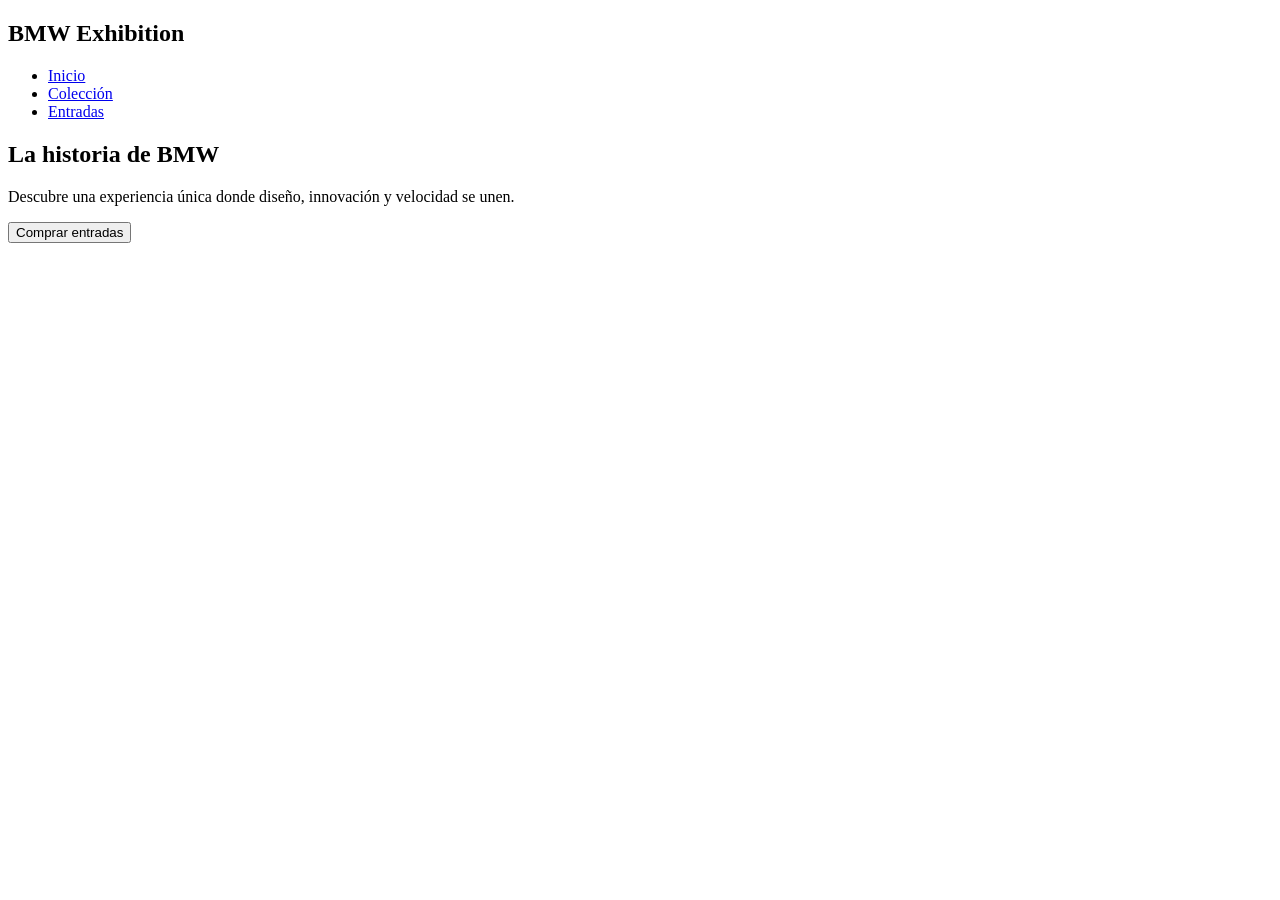
==== index.html @ d6a49f99 "HTML basico de prueba Toma tu te dejo aqui el html que hemos hablado antes para tener un poco la est" ====
<!DOCTYPE html>
<html lang="es">

<head>
    <meta charset="UTF-8">
    <meta name="viewport" content="width=device-width, initial-scale=1.0">
    <title>BMW Exhibition</title>

    <link rel="stylesheet" href="css/style.css">
</head>

<body>

    <header>
        <nav>
            <h1>BMW Exhibition</h1>

            <ul>
                <li><a href="index.html">Inicio</a></li>
                <li><a href="coleccion.html">Colección</a></li>
                <li><a href="entradas.html">Entradas</a></li>
            </ul>
        </nav>
    </header>

    <section class="hero">

        <h2>La historia de BMW</h2>

        <p>
            Descubre una experiencia única donde diseño,
            innovación y velocidad se unen.
        </p>

        <button>Comprar entradas</button>

    </section>

<script src="js/script.js"></script>

</body>
</html>
---- css/style.css ----
prueba
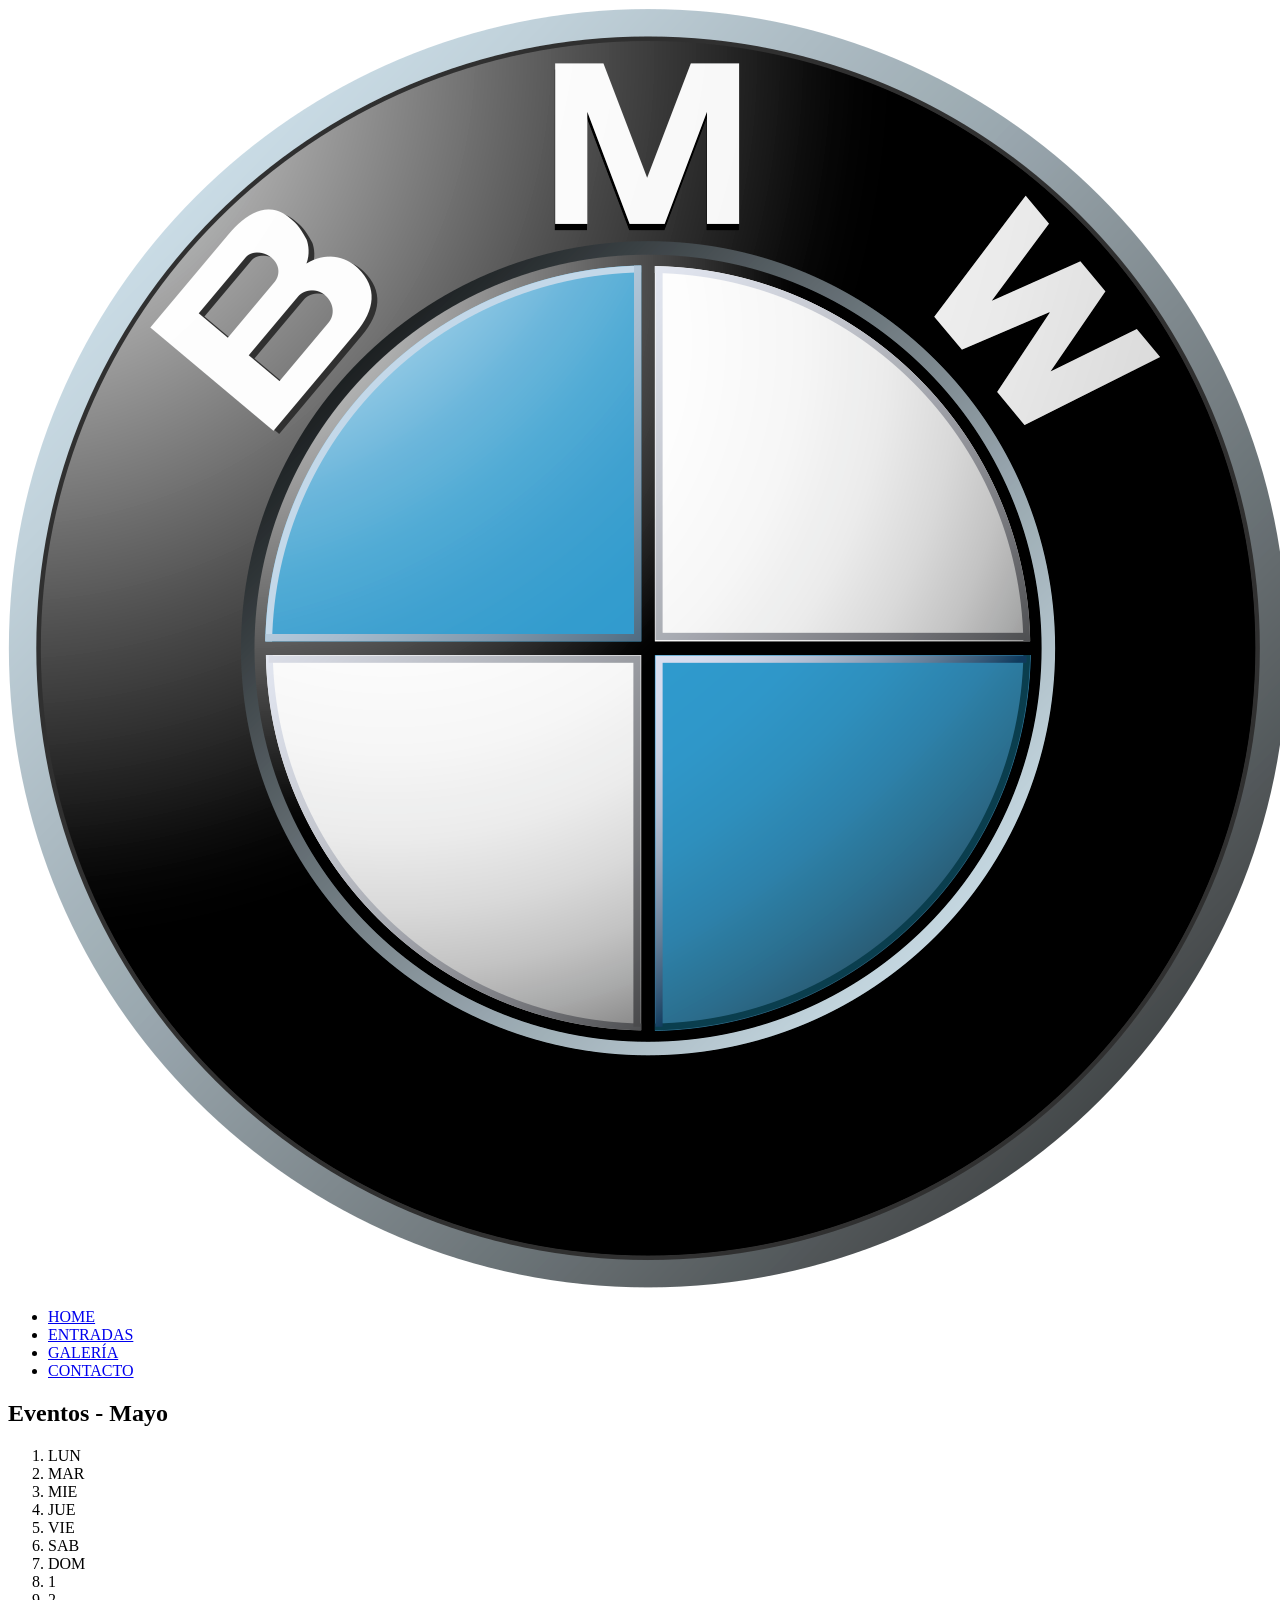
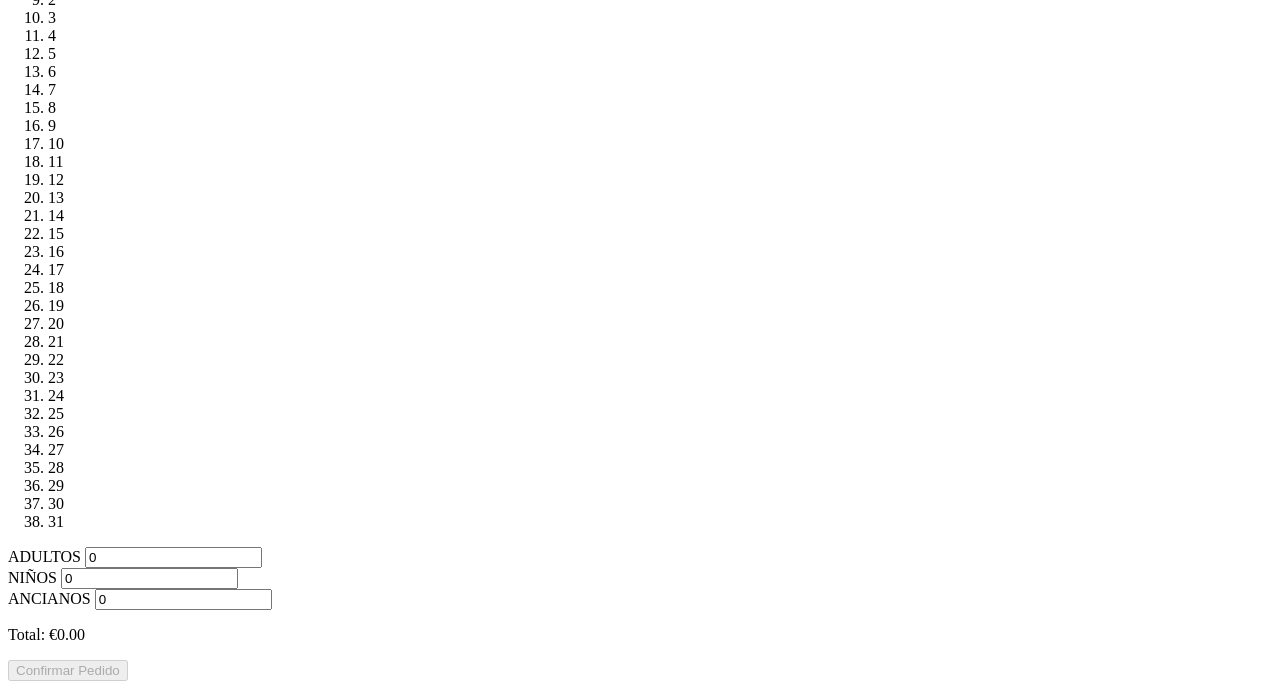
==== commit 223a0b7f: "HTML Basico" ====
--- a/index.html
+++ b/index.html
@@ -1,42 +1,12 @@
 <!DOCTYPE html>
 <html lang="es">
-
-<head>
-    <meta charset="UTF-8">
-    <meta name="viewport" content="width=device-width, initial-scale=1.0">
-    <title>BMW Exhibition</title>
-
-    <link rel="stylesheet" href="css/style.css">
-</head>
-
-<body>
-
-    <header>
-        <nav>
-            <h1>BMW Exhibition</h1>
-
-            <ul>
-                <li><a href="index.html">Inicio</a></li>
-                <li><a href="coleccion.html">Colección</a></li>
-                <li><a href="entradas.html">Entradas</a></li>
-            </ul>
-        </nav>
-    </header>
-
-    <section class="hero">
-
-        <h2>La historia de BMW</h2>
-
-        <p>
-            Descubre una experiencia única donde diseño,
-            innovación y velocidad se unen.
-        </p>
-
-        <button>Comprar entradas</button>
-
-    </section>
-
-<script src="js/script.js"></script>
-
-</body>
-</html> +  <head>
+    <meta charset="utf-8" />
+    <meta name="viewport" content="width=device-width, initial-scale=1.0" />
+    <title>BMW SHOW - Inicio</title>
+    <meta http-equiv="refresh" content="0; url=entradas.html">
+  </head>
+  <body>
+    <p>Redirigiendo a la página principal. Si no se redirige automáticamente, <a href="entradas.html">haz clic aquí</a>.</p>
+  </body>
+</html>
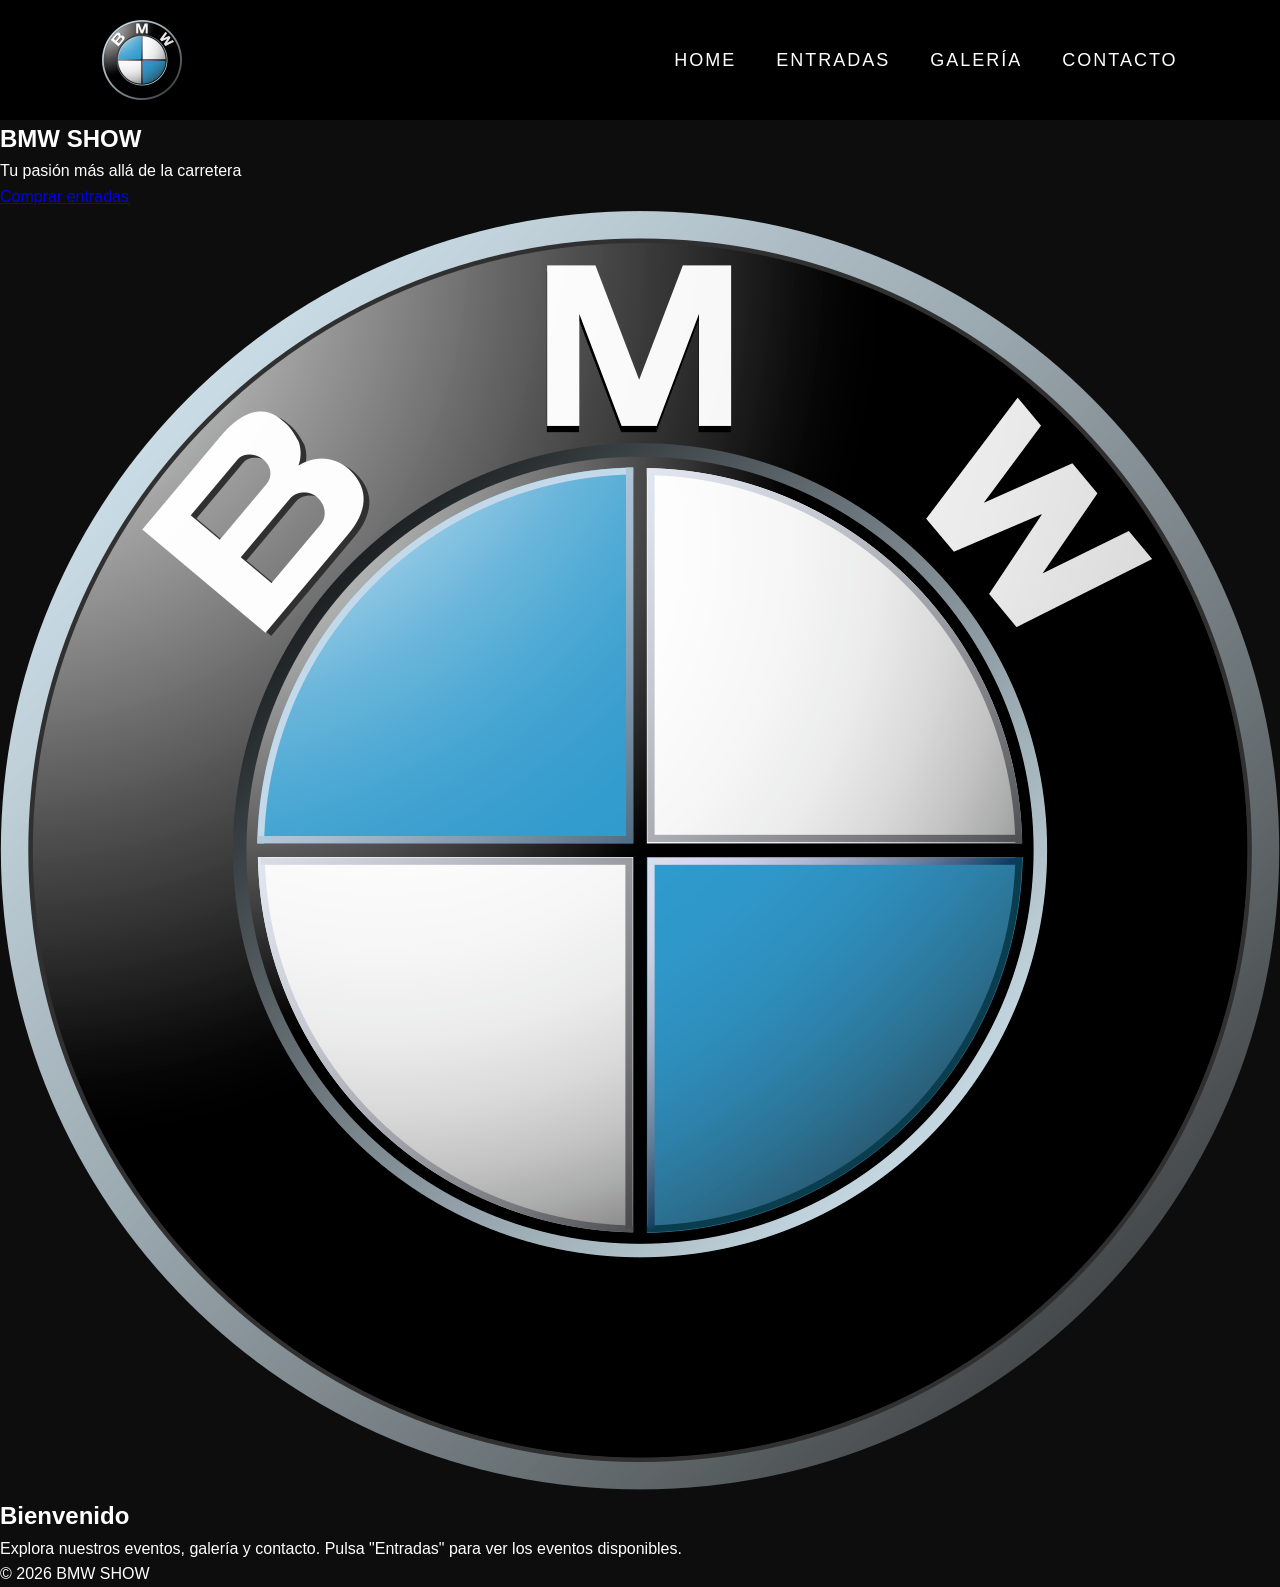
==== commit 408f6390: "CSS 1" ====
--- a/index.html
+++ b/index.html
@@ -4,9 +4,43 @@
     <meta charset="utf-8" />
     <meta name="viewport" content="width=device-width, initial-scale=1.0" />
     <title>BMW SHOW - Inicio</title>
-    <meta http-equiv="refresh" content="0; url=entradas.html">
+    <link rel="stylesheet" href="css/style.css">
   </head>
   <body>
-    <p>Redirigiendo a la página principal. Si no se redirige automáticamente, <a href="entradas.html">haz clic aquí</a>.</p>
+    <header class="header">
+      <img src="img/LOGO.png" alt="BMW Show Logo" class="logo">
+      <nav class="nav-desktop">
+        <ul class="menu-desktop">
+          <li><a href="index.html">HOME</a></li>
+          <li><a href="entradas.html">ENTRADAS</a></li>
+          <li><a href="gallery.html">GALERÍA</a></li>
+          <li><a href="contact.html">CONTACTO</a></li>
+        </ul>
+      </nav>
+    </header>
+
+    <main>
+      <section class="hero">
+        <div class="hero-banner">
+          <h1>BMW SHOW</h1>
+          <p>Tu pasión más allá de la carretera</p>
+          <a class="btn" href="entradas.html">Comprar entradas</a>
+        </div>
+        <div class="hero-image">
+          <img src="img/LOGO.png" alt="BMW" />
+        </div>
+      </section>
+
+      <section class="intro">
+        <h2>Bienvenido</h2>
+        <p>Explora nuestros eventos, galería y contacto. Pulsa "Entradas" para ver los eventos disponibles.</p>
+      </section>
+    </main>
+
+    <footer>
+      <p>&copy; 2026 BMW SHOW</p>
+    </footer>
+
+    <script src="script.js"></script>
   </body>
 </html>
--- a/css/style.css
+++ b/css/style.css
@@ -0,0 +1,104 @@
+/* RESET */
+
+*{
+    margin:0;
+    padding:0;
+    box-sizing:border-box;
+}
+
+body{
+    font-family: Helvetica, Arial, sans-serif;
+    background-color:#0d0d0d;
+    color:white;
+    line-height:1.6;
+}
+
+/* VARIABLES */
+
+:root{
+    --grisOscuro:#111111;
+    --gris:#1f1f1f;
+    --grisClaro:#2f2f2f;
+    --azulBMW:#2D7CE3;
+    --rojoBMW:#c62828;
+    --blanco:#ffffff;
+}
+
+
+/* HEDER  */
+
+.header{
+    background-color:rgba(0,0,0,.95);
+    display:flex;
+    justify-content:space-between;
+    align-items:center;
+    padding:20px 8%;
+    position:sticky;
+    top:0;
+    z-index:1000;
+}
+
+.header img{
+    width:80px;
+}
+
+/* RESET */
+* { 
+    margin: 0; 
+    padding: 0; 
+    box-sizing: border-box; 
+}
+
+body { 
+    font-family: Helvetica, Arial, sans-serif; 
+    background-color: #0d0d0d; 
+    color: white; 
+    line-height: 1.6; 
+}
+
+/* VARIABLES */
+:root { 
+    --grisOscuro: #111111; 
+    --gris: #1f1f1f; 
+    --grisClaro: #2f2f2f; 
+    --azulBMW: #2D7CE3; 
+    --rojoBMW: #c62828; 
+    --blanco: #ffffff; 
+}
+
+/* HEADER */
+.header { 
+    background-color: rgba(0,0,0,.95); 
+    display: flex; 
+    justify-content: space-between; 
+    align-items: center; 
+    padding: 20px 8%; 
+    position: sticky; 
+    top: 0; 
+    z-index: 1000; 
+}
+
+.header img { width: 80px; }
+
+.menu-desktop { 
+    display: flex; 
+    gap: 40px; 
+    list-style: none; 
+}
+
+.menu-desktop a { 
+    color: white; 
+    text-decoration: none; 
+    font-size: 18px; 
+    letter-spacing: 2px; 
+    transition: .3s; 
+}
+
+.menu-desktop a:hover { color: var(--azulBMW); }
+
+.menu-desktop span { color: var(--azulBMW); }
+
+
+/* NATY LO DEJO POR AQUI QUE VOY A ENTRENAR, TERMINATE TU HTML Y CORRIGETE LO QUE SEA Y LUEGO ME DICES*/
+
+}
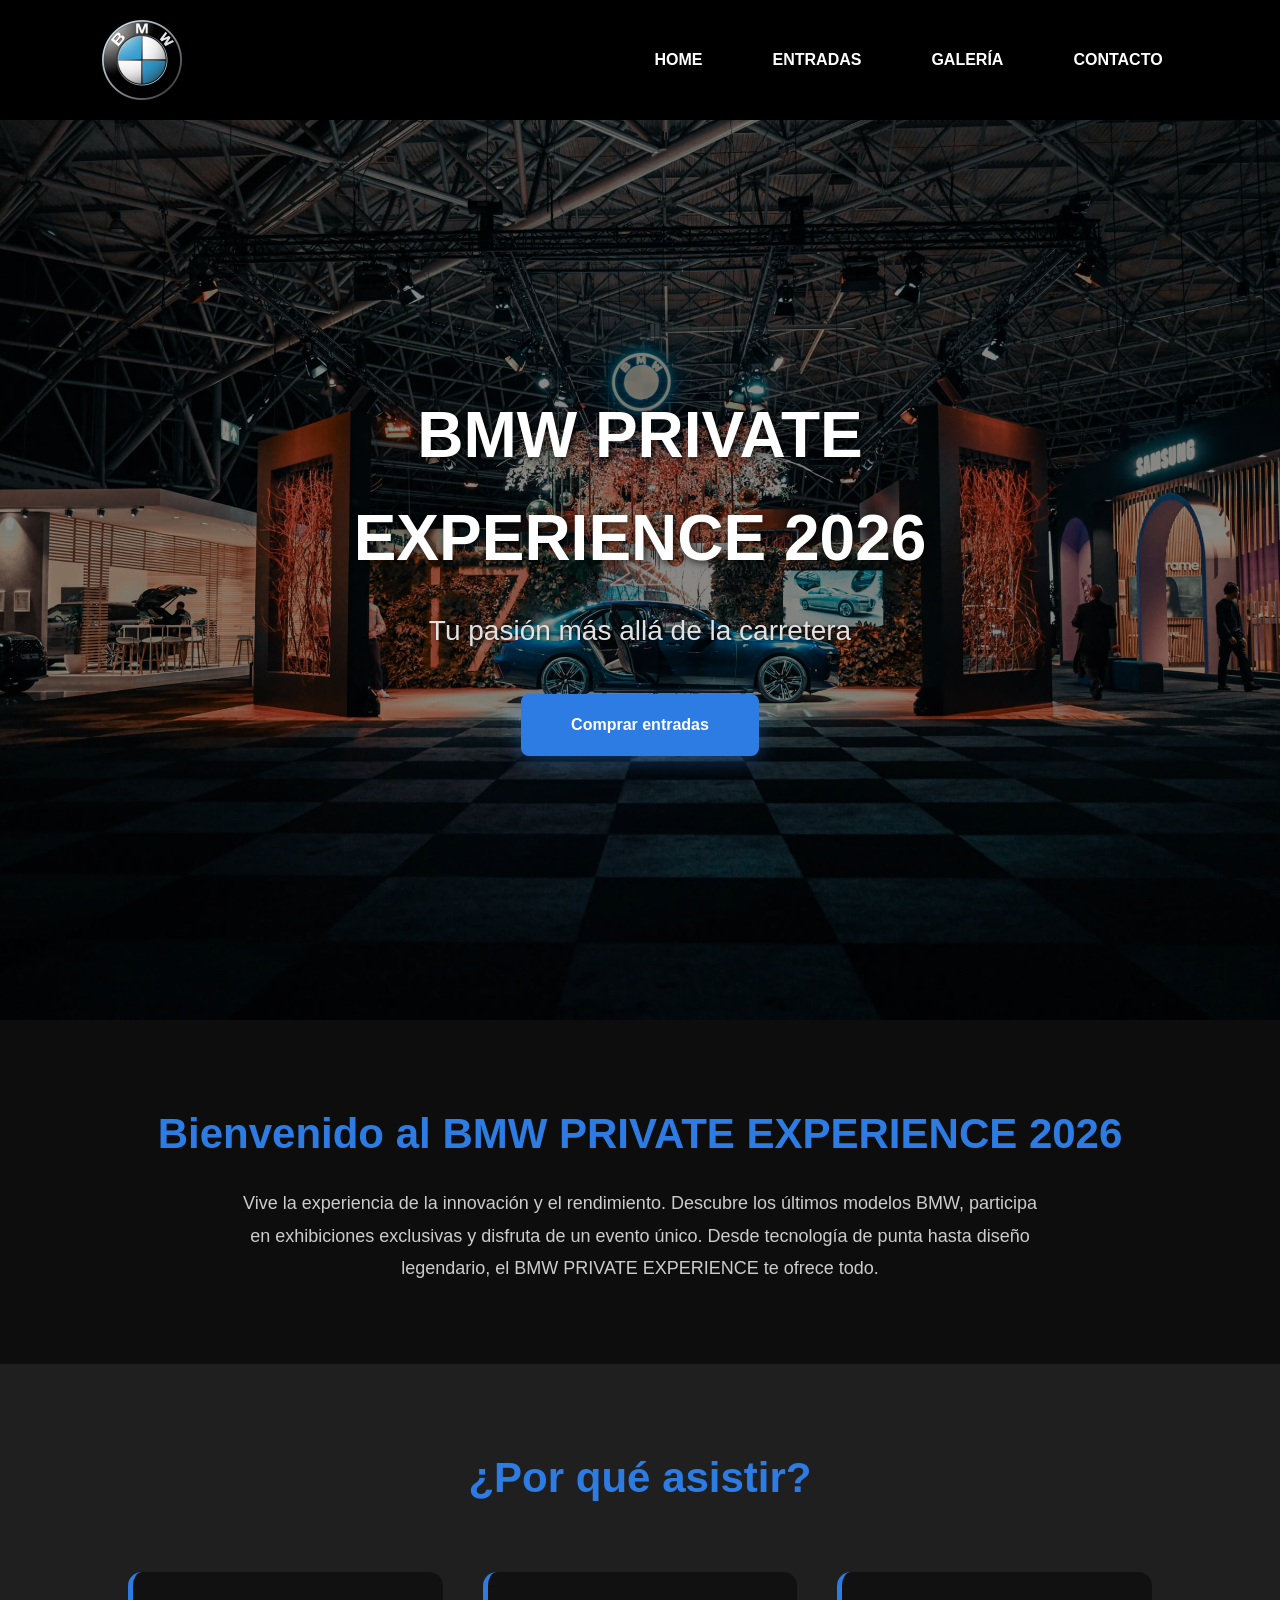
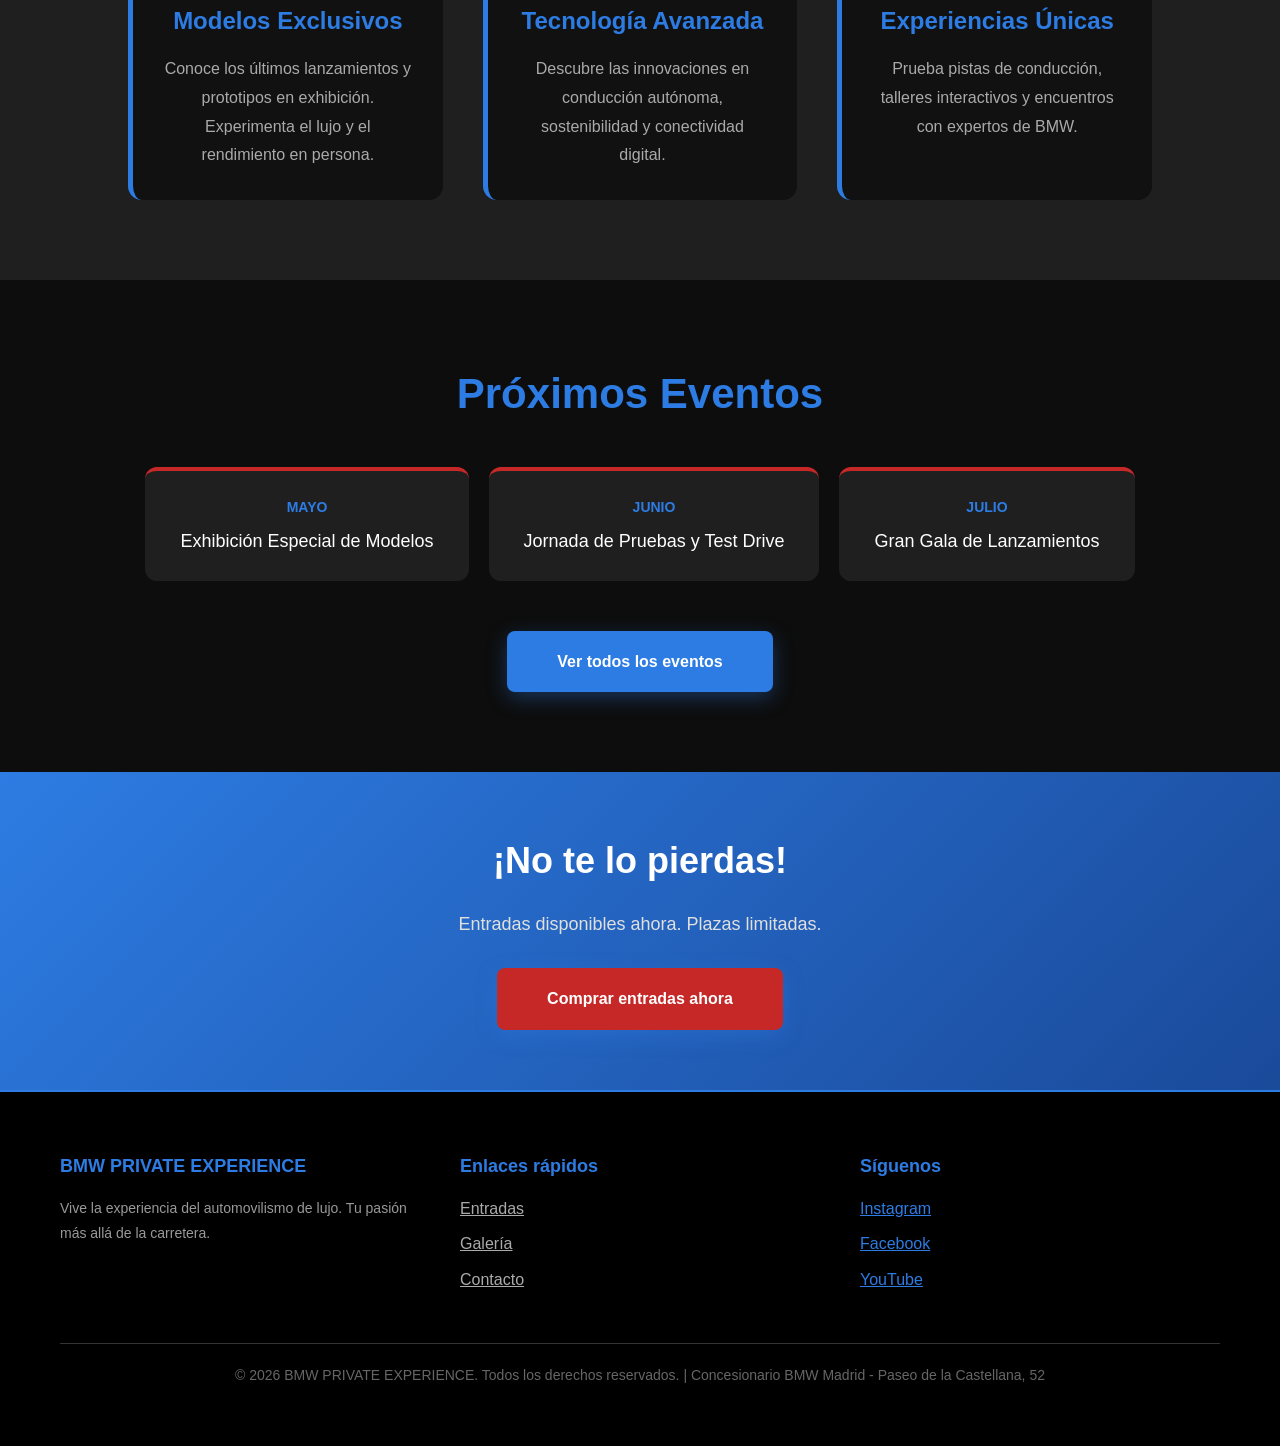
==== commit 89666ccf: "CSS Home CSS Home hecho" ====
--- a/index.html
+++ b/index.html
@@ -1,46 +1,116 @@
 <!DOCTYPE html>
 <html lang="es">
-  <head>
-    <meta charset="utf-8" />
-    <meta name="viewport" content="width=device-width, initial-scale=1.0" />
-    <title>BMW SHOW - Inicio</title>
-    <link rel="stylesheet" href="css/style.css">
-  </head>
-  <body>
-    <header class="header">
-      <img src="img/LOGO.png" alt="BMW Show Logo" class="logo">
-      <nav class="nav-desktop">
-        <ul class="menu-desktop">
-          <li><a href="index.html">HOME</a></li>
-          <li><a href="entradas.html">ENTRADAS</a></li>
-          <li><a href="gallery.html">GALERÍA</a></li>
-          <li><a href="contact.html">CONTACTO</a></li>
+<head>
+  <meta charset="utf-8" />
+  <meta name="viewport" content="width=device-width, initial-scale=1.0" />
+  <title>BMW SHOW - Inicio</title>
+  <link rel="stylesheet" href="css/style.css">
+</head>
+<body>
+  <header class="header">
+    <img src="img/LOGO.png" alt="BMW Show Logo" class="logo">
+    <nav class="nav-desktop">
+      <ul class="menu-desktop">
+        <li><a href="index.html">HOME</a></li>
+        <li><a href="entradas.html">ENTRADAS</a></li>
+        <li><a href="gallery.html">GALERÍA</a></li>
+        <li><a href="contact.html">CONTACTO</a></li>
+      </ul>
+    </nav>
+  </header>
+
+  <main>
+    <!-- HERO BANNER -->
+    <section class="hero" style="background-image: url('img/image00245-scaled.jpeg');">
+      <div class="hero-overlay"></div>
+      <div class="hero-banner">
+        <h1>BMW PRIVATE EXPERIENCE 2026</h1>
+        <p>Tu pasión más allá de la carretera</p>
+        <a class="btn" href="entradas.html">Comprar entradas</a>
+      </div>
+    </section>
+
+    <!-- BIENVENIDA -->
+    <section class="intro">
+      <h2>Bienvenido al BMW PRIVATE EXPERIENCE 2026</h2>
+      <p>Vive la experiencia de la innovación y el rendimiento. Descubre los últimos modelos BMW, participa en exhibiciones exclusivas y disfruta de un evento único. Desde tecnología de punta hasta diseño legendario, el BMW PRIVATE EXPERIENCE te ofrece todo.</p>
+    </section>
+
+    <!-- CARACTERÍSTICAS -->
+    <section class="features-section">
+      <h2>¿Por qué asistir?</h2>
+      <div class="features-grid">
+        <div class="feature-card">
+          <h3>Modelos Exclusivos</h3>
+          <p>Conoce los últimos lanzamientos y prototipos en exhibición. Experimenta el lujo y el rendimiento en persona.</p>
+        </div>
+        <div class="feature-card">
+          <h3>Tecnología Avanzada</h3>
+          <p>Descubre las innovaciones en conducción autónoma, sostenibilidad y conectividad digital.</p>
+        </div>
+        <div class="feature-card">
+          <h3>Experiencias Únicas</h3>
+          <p>Prueba pistas de conducción, talleres interactivos y encuentros con expertos de BMW.</p>
+        </div>
+      </div>
+    </section>
+
+    <!-- PRÓXIMOS EVENTOS -->
+    <section class="events-section">
+      <h2>Próximos Eventos</h2>
+      <div class="events-grid">
+        <div class="event-card">
+          <p>MAYO</p>
+          <p>Exhibición Especial de Modelos</p>
+        </div>
+        <div class="event-card">
+          <p>JUNIO</p>
+          <p>Jornada de Pruebas y Test Drive</p>
+        </div>
+        <div class="event-card">
+          <p>JULIO</p>
+          <p>Gran Gala de Lanzamientos</p>
+        </div>
+      </div>
+      <a href="entradas.html" class="btn">Ver todos los eventos</a>
+    </section>
+
+    <!-- CTA SECTION -->
+    <section class="cta-section">
+      <h2>¡No te lo pierdas!</h2>
+      <p>Entradas disponibles ahora. Plazas limitadas.</p>
+      <a href="entradas.html" class="btn-cta">Comprar entradas ahora</a>
+    </section>
+  </main>
+
+  <footer>
+    <div class="footer-grid">
+      <div class="footer-col">
+        <h3>BMW PRIVATE EXPERIENCE</h3>
+        <p>Vive la experiencia del automovilismo de lujo. Tu pasión más allá de la carretera.</p>
+      </div>
+      <div class="footer-col">
+        <h3>Enlaces rápidos</h3>
+        <ul class="footer-links">
+          <li><a href="entradas.html">Entradas</a></li>
+          <li><a href="gallery.html">Galería</a></li>
+          <li><a href="contact.html">Contacto</a></li>
         </ul>
-      </nav>
-    </header>
+      </div>
+      <div class="footer-col">
+        <h3>Síguenos</h3>
+        <div class="footer-social">
+          <a href="https://www.instagram.com/bmw/?hl=es" target="_blank" rel="noopener noreferrer">Instagram</a>
+          <a href="https://www.facebook.com/BMW.Espana/?locale=es_ES" target="_blank" rel="noopener noreferrer">Facebook</a>
+          <a href="https://www.youtube.com/watch?v=iNCIZpId5Ag" target="_blank" rel="noopener noreferrer">YouTube</a>
+        </div>
+      </div>
+    </div>
+    <div class="footer-bottom">
+      <p>&copy; 2026 BMW PRIVATE EXPERIENCE. Todos los derechos reservados. | Concesionario BMW Madrid - Paseo de la Castellana, 52</p>
+    </div>
+  </footer>
 
-    <main>
-      <section class="hero">
-        <div class="hero-banner">
-          <h1>BMW SHOW</h1>
-          <p>Tu pasión más allá de la carretera</p>
-          <a class="btn" href="entradas.html">Comprar entradas</a>
-        </div>
-        <div class="hero-image">
-          <img src="img/LOGO.png" alt="BMW" />
-        </div>
-      </section>
-
-      <section class="intro">
-        <h2>Bienvenido</h2>
-        <p>Explora nuestros eventos, galería y contacto. Pulsa "Entradas" para ver los eventos disponibles.</p>
-      </section>
-    </main>
-
-    <footer>
-      <p>&copy; 2026 BMW SHOW</p>
-    </footer>
-
-    <script src="script.js"></script>
-  </body>
+  <script src="script.js"></script>
+</body>
 </html>
--- a/css/style.css
+++ b/css/style.css
@@ -1,10 +1,5 @@
 /* RESET */
-
-*{
-    margin:0;
-    padding:0;
-    box-sizing:border-box;
-}
+* { margin: 0; padding: 0; box-sizing: border-box; }
 
 body{
     font-family: Helvetica, Arial, sans-serif;
@@ -23,6 +18,9 @@
     --rojoBMW:#c62828;
     --blanco:#ffffff;
 }
+
+
+
 
 
 /* HEDER  */
@@ -42,63 +40,934 @@
     width:80px;
 }
 
-/* RESET */
-* { 
-    margin: 0; 
-    padding: 0; 
-    box-sizing: border-box; 
-}
-
-body { 
-    font-family: Helvetica, Arial, sans-serif; 
-    background-color: #0d0d0d; 
-    color: white; 
-    line-height: 1.6; 
-}
-
-/* VARIABLES */
-:root { 
-    --grisOscuro: #111111; 
-    --gris: #1f1f1f; 
-    --grisClaro: #2f2f2f; 
-    --azulBMW: #2D7CE3; 
-    --rojoBMW: #c62828; 
-    --blanco: #ffffff; 
-}
-
-/* HEADER */
-.header { 
-    background-color: rgba(0,0,0,.95); 
+.nav-desktop{
+    display:flex;
+    align-items:center;
+}
+
+.menu-desktop{
+    display:flex;
+    gap:40px;
+    list-style:none;
+    margin:0;
+    padding:0;
+}
+
+.menu-desktop li a{
+    color:white;
+    text-decoration:none;
+    font-size:16px;
+    font-weight:600;
+    padding:10px 15px;
+    border-radius:5px;
+    transition:all 0.3s ease;
+}
+
+.menu-desktop li a:hover{
+    color:var(--azulBMW);
+    background-color:rgba(45,124,227,0.15);
+}
+
+/* HOME */
+
+.hero{
+    height:900px;
+    background-size:cover;
+    background-position:center;
+    position:relative;
+    display:flex;
+    justify-content:center;
+    align-items:center;
+    text-align:center;
+    padding:0 10%;
+}
+
+.hero-overlay{
+    position:absolute;
+    inset:0;
+    background:rgba(0,0,0,0.45);
+}
+
+.hero-banner{
+    position:relative;
+    z-index:1;
+    text-align:center;
+    max-width:900px;
+    padding:0 20px;
+}
+
+.hero-banner h1{
+    font-size:64px;
+    color:white;
+    margin-bottom:20px;
+    font-weight:bold;
+    text-shadow:2px 2px 8px rgba(0,0,0,0.75);
+}
+
+.hero-banner p{
+    font-size:28px;
+    color:#e2e2e2;
+    margin-bottom:40px;
+    text-shadow:1px 1px 4px rgba(0,0,0,0.65);
+}
+
+.btn,
+.btn-cta{
+    display:inline-block;
+    padding:18px 50px;
+    color:white;
+    border-radius:8px;
+    font-weight:700;
+    transition:transform 0.3s ease, background-color 0.3s ease;
+    box-shadow:0 6px 20px rgba(45,124,227,0.35);
+    text-decoration:none;
+}
+
+.btn{
+    background-color:var(--azulBMW);
+}
+
+.btn:hover{
+    background-color:var(--rojoBMW);
+    transform:translateY(-3px);
+}
+
+.btn-cta{
+    background-color:var(--rojoBMW);
+}
+
+.btn-cta:hover{
+    background-color:var(--azulBMW);
+    transform:translateY(-3px);
+}
+
+/* HOME - INTRO */
+.intro{
+    background-color:#0d0d0d;
+    padding:80px 10%;
+    text-align:center;
+}
+
+.intro h2{
+    font-size:42px;
+    color:var(--azulBMW);
+    margin-bottom:20px;
+}
+
+.intro p{
+    max-width:800px;
+    margin:0 auto;
+    font-size:18px;
+    color:#ccc;
+    line-height:1.8;
+}
+
+/* HOME - CARACTERÍSTICAS */
+.features-section{
+    background-color:var(--gris);
+    padding:80px 10%;
+}
+
+.features-section h2{
+    text-align:center;
+    font-size:42px;
+    color:var(--azulBMW);
+    margin-bottom:60px;
+}
+
+.features-grid{
+    display:grid;
+    grid-template-columns:repeat(auto-fit, minmax(280px, 1fr));
+    gap:40px;
+}
+
+.feature-card{
+    background-color:var(--grisOscuro);
+    padding:30px;
+    border-radius:14px;
+    border-left:5px solid var(--azulBMW);
+    text-align:center;
+}
+
+.feature-card h3{
+    font-size:24px;
+    color:var(--azulBMW);
+    margin-bottom:15px;
+}
+
+.feature-card p{
+    color:#aaa;
+    line-height:1.8;
+}
+
+/* HOME - EVENTOS */
+.events-section{
+    background-color:#0d0d0d;
+    padding:80px 10%;
+    text-align:center;
+}
+
+.events-section h2{
+    font-size:42px;
+    color:var(--azulBMW);
+    margin-bottom:40px;
+}
+
+.events-grid{
+    display:flex;
+    justify-content:center;
+    gap:20px;
+    flex-wrap:wrap;
+    margin-bottom:50px;
+}
+
+.event-card{
+    background-color:var(--gris);
+    padding:25px 35px;
+    border-radius:12px;
+    border-top:4px solid var(--rojoBMW);
+    min-width:220px;
+}
+
+.event-card p:first-child{
+    font-size:14px;
+    color:var(--azulBMW);
+    font-weight:700;
+    margin-bottom:8px;
+}
+
+.event-card p:last-child{
+    font-size:18px;
+    color:white;
+    line-height:1.6;
+}
+
+/* HOME - CTA */
+.cta-section{
+    background:linear-gradient(135deg, var(--azulBMW) 0%, #1a4a9a 100%);
+    padding:60px 10%;
+    text-align:center;
+}
+
+.cta-section h2{
+    font-size:36px;
+    color:white;
+    margin-bottom:20px;
+}
+
+.cta-section p{
+    font-size:18px;
+    color:#e0e0e0;
+    margin-bottom:30px;
+}
+
+/* HOME - FOOTER */
+
+
+footer{
+    background:linear-gradient(180deg, #000 0%, #131313 100%);
+    padding:60px 10%;
+    border-top:2px solid var(--azulBMW);
+}
+
+.footer-grid{
+    display:grid;
+    grid-template-columns:repeat(auto-fit, minmax(250px, 1fr));
+    gap:40px;
+    margin-bottom:40px;
+}
+
+.footer-col h3{
+    color:var(--azulBMW);
+    margin-bottom:15px;
+    font-size:18px;
+}
+
+.footer-col p{
+    color:#999;
+    font-size:14px;
+    line-height:1.8;
+}
+
+.footer-links{
+    list-style:none;
+    padding:0;
+}
+
+.footer-links li{
+    margin-bottom:10px;
+}
+
+.footer-links a{
+    color:#aaa;
+    transition:color 0.3s ease;
+}
+
+.footer-links a:hover{
+    color:var(--azulBMW);
+}
+
+.footer-social{
+    display:flex;
+    flex-direction:column;
+    gap:10px;
+}
+
+.footer-social a{
+    color:var(--azulBMW);
+}
+
+.footer-social a:hover{
+    color:var(--rojoBMW);
+}
+
+.footer-bottom{
+    text-align:center;
+    padding-top:20px;
+    border-top:1px solid #333;
+}
+
+.footer-bottom p{
+    color:#666;
+    font-size:14px;
+}
+
+
+
+
+
+
+
+/* GALERÍA */
+
+
+.section-6 { 
+    display: flex; 
+    justify-content: center; 
+    align-items: flex-start; 
+    gap: 60px; padding: 100px 10%; 
+    flex-wrap: wrap; 
+}
+
+.calendar, .container 
+{ background: var(--gris); 
+    padding: 30px; 
+    border-radius: 15px; 
+    width: 400px; 
+}
+
+.calendar ol { 
+    display: grid; 
+    grid-template-columns: repeat(7, 1fr); 
+    gap: 10px; 
+    list-style: none; 
+    margin-top: 20px; 
+}
+
+
+.day { 
+    color: var(--azulBMW); 
+    font-weight: bold; 
+}
+.num, .num2 
+{ padding: 10px; 
+    background: var(--grisClaro); 
+    text-align: center; 
+    border-radius: 8px; 
+}
+
+
+.item { 
     display: flex; 
     justify-content: space-between; 
+    margin: 20px 0; 
+}
+
+.item input { 
+    width: 70px; 
+    padding: 10px; 
+}
+.total { 
+    margin-top: 30px; 
+    font-size: 25px; 
+    color: var(--azulBMW);
+ }
+
+
+
+button { 
+    width: 100%; 
+    padding: 15px; 
+    background: var(--azulBMW); 
+    color: white; 
+    border: none; 
+    border-radius: 8px; 
+    cursor: pointer; 
+    margin-top: 20px; 
+    transition: .4s; 
+}
+
+button:hover { 
+    background: var(--rojoBMW); 
+}
+
+
+/* RESPONSIVE */
+@media (max-width: 768px) {
+  .header { 
+    flex-direction: column; 
+    gap: 20px; 
+}
+
+  .menu-desktop { 
+    flex-direction: column; 
+    text-align: center; 
+    gap: 20px; 
+}
+
+
+  .features-grid { 
+    grid-template-columns: 1fr; 
+}
+
+
+  .events-grid { 
+    flex-direction: column; 
+}
+
+  .section-5 { 
+    flex-direction: column; 
+}
+
+  .section-5 img {
+     width: 100%;
+     }
+  .contact { 
+    width: 100%;
+ }
+  .wrapped { 
+    grid-template-columns: 1fr;
+ }
+
+}
+
+.hero button{ 
+    letter-spacing:3px; 
+    cursor:pointer;
+    transition:.4s;
+}
+
+.hero button:hover{
+background:var(--azulBMW);
+border-color:var(--azulBMW);
+transform:translateY(-5px);
+box-shadow:0px 10px 30px rgba(45,124,227,.4);
+}
+
+.about{
+background:var(--negro);
+display:flex;
+align-items:center;
+justify-content:center;
+padding:120px 10%;
+gap:80px;
+}
+
+.about div{
+flex:1;
+}
+
+.about h2{
+font-size:3rem;
+margin-bottom:30px;
+position:relative;
+}
+
+.about h2::after{
+content:"";
+width:80px;
+height:3px;
+background:var(--azulBMW);
+position:absolute;
+left:0;
+bottom:-10px;
+}
+
+.about p{
+font-size:1.1rem;
+line-height:2;
+color:#d0d0d0;
+}
+
+.about img{
+width:100%;
+border-radius:20px;
+transition:.5s;
+filter:brightness(.9);
+}
+
+.about img:hover{
+transform:scale(1.03);
+filter:brightness(1);
+}
+
+.cards{
+background:#111;
+padding:120px 8%;
+display:grid;
+grid-template-columns:repeat(3,1fr);
+gap:30px;
+}
+
+.card{
+background:linear-gradient(145deg,#181818,#232323);
+padding:50px;
+border-radius:20px;
+text-align:center;
+transition:.5s;
+}
+
+.card:hover{
+transform:translateY(-15px);
+border-bottom:3px solid var(--azulBMW);
+box-shadow:0px 10px 30px rgba(0,0,0,.5);
+}
+
+.card i{
+font-size:3rem;
+margin-bottom:25px;
+color:var(--azulBMW);
+}
+
+.card h3{
+margin-bottom:15px;
+font-size:1.5rem;
+}
+
+.card p{
+color:#d0d0d0;
+}
+
+@keyframes fadeUp{
+from{
+opacity:0;
+transform:translateY(60px);
+}
+
+to{
+opacity:1;
+transform:translateY(0);
+}
+}
+
+
+
+/* GALERIA */
+.wrapped { 
+    display: grid; 
+    grid-template-columns: 1fr 1fr; 
+    gap: 20px; 
+    padding: 50px; 
+}
+
+.wrapped img { 
+    width: 100%; 
+    height: 350px; 
+    object-fit: cover; 
+    border-radius: 12px; 
+    transition: .4s; 
+}
+
+.wrapped img:hover { 
+    transform: scale(1.05); 
+    filter: brightness(80%); 
+}
+
+/* CONTACTO */
+.section-5 { 
+    display: flex; 
+    justify-content: center; 
     align-items: center; 
-    padding: 20px 8%; 
-    position: sticky; 
-    top: 0; 
-    z-index: 1000; 
-}
-
-.header img { width: 80px; }
-
-.menu-desktop { 
+    gap: 50px; 
+    padding: 100px 10%; 
+}
+
+.section-5 img { 
+    width: 50%; 
+    border-radius: 15px; 
+}
+
+.contact { 
     display: flex; 
-    gap: 40px; 
+    flex-direction: column; 
+    gap: 20px; 
+    width: 400px; 
+}
+
+.input { 
+    padding: 15px; 
+    background: var(--gris); 
+    border: none; 
+    border-radius: 8px; 
+    color: white; 
+}
+
+.submit { 
+    padding: 15px; 
+    background: var(--azulBMW); 
+    border: none; 
+    color: white; 
+    cursor: pointer; 
+    border-radius: 8px; 
+    transition: .3s; 
+}
+
+.submit:hover { background: var(--rojoBMW); }
+
+
+
+
+
+/* ENTRADAS */
+.section-6 { 
+    display: flex; 
+    justify-content: center; 
+    align-items: flex-start; 
+    gap: 60px; 
+    padding: 100px 10%; 
+    flex-wrap: wrap; 
+}
+
+.calendar, .container { 
+    background: var(--gris); 
+    padding: 30px; 
+    border-radius: 15px; 
+    width: 400px; 
+}
+
+.calendar ol { 
+    display: grid; 
+    grid-template-columns: repeat(7, 1fr); 
+    gap: 10px; 
     list-style: none; 
-}
-
-.menu-desktop a { 
+    margin-top: 20px; 
+}
+
+.day { color: var(--azulBMW); font-weight: bold; }
+
+.num, .num2 { 
+    padding: 10px; 
+    background: var(--grisClaro); 
+    text-align: center; 
+    border-radius: 8px; 
+}
+
+.item { 
+    display: flex; 
+    justify-content: space-between; 
+    margin: 20px 0; 
+}
+
+.item input {  
+
+    width: 70px; 
+    padding: 10px; 
+}
+
+.total { margin-top: 30px; 
+    font-size: 25px; 
+    color: var(--azulBMW);
+ }
+
+button { 
+    width: 100%; 
+    padding: 15px; 
+    background: var(--azulBMW); 
     color: white; 
-    text-decoration: none; 
-    font-size: 18px; 
-    letter-spacing: 2px; 
-    transition: .3s; 
-}
-
-.menu-desktop a:hover { color: var(--azulBMW); }
-
-.menu-desktop span { color: var(--azulBMW); }
-
-
-/* NATY LO DEJO POR AQUI QUE VOY A ENTRENAR, TERMINATE TU HTML Y CORRIGETE LO QUE SEA Y LUEGO ME DICES*/
+    border: none; 
+    border-radius: 8px; 
+    cursor: pointer; 
+    margin-top: 20px; 
+    transition: .4s; 
+}
+
+button:hover { 
+    background: var(--rojoBMW);
+}
+
+/* FOOTER */
+footer { 
+    background: black; 
+    padding: 60px; 
+}
+
+.footer-container { 
+    display: flex; 
+    justify-content: space-between; 
+    flex-wrap: wrap; 
+}
+
+.menu-footer { 
+    display: flex; 
+    gap: 100px; 
+    flex-wrap: wrap;
+
+}
+
+.Links a { 
+    color: white; 
+    font-size: 20px; 
+    margin-right: 15px; 
+}
+
+.Links a:hover { 
+    color: var(--azulBMW); 
+}
+
+/* RESPONSIVE */
+@media (max-width: 768px) {
+    .header { 
+        flex-direction: column; 
+        gap: 20px; 
+    }
+    .menu-desktop { 
+        flex-direction: column;
+        text-align: center; 
+        gap: 20px; 
+    }
+    .hero{
+        height:auto;
+        padding:100px 0;
+    }
+    .hero-banner h1{
+        font-size:42px;
+    }
+    .hero-banner p{
+        font-size:20px;
+    }
+    .features-grid { 
+        grid-template-columns: 1fr; 
+    }
+    .events-grid { 
+        flex-direction: column; 
+    }
+    .section-5 { 
+        flex-direction: column;
+    }
+    .section-5 img { 
+        width: 100%;
+    }
+    .contact {
+        width: 100%;
+    }
+    .wrapped { 
+        grid-template-columns: 1fr; 
+    }
+    .calendar,
+    .container{
+        width:100%;
+    }
+}
+
+
+
+
+
+
+
+/* CONTACTO */
+
+.section-5{
+display:flex;
+justify-content:center;
+align-items:center;
+gap:50px;
+padding:100px 10%;
+}
+
+.section-5 img{
+width:50%;
+border-radius:15px;
+}
+
+.contact{
+display:flex;
+flex-direction:column;
+gap:20px;
+width:400px;
+}
+
+.input{
+padding:15px;
+background:var(--gris);
+border:none;
+border-radius:8px;
+color:white;
+}
+
+.submit{
+padding:15px;
+background:var(--azulBMW);
+border:none;
+color:white;
+cursor:pointer;
+border-radius:8px;
+transition:.3s;
+}
+
+.submit:hover{
+
+background:var(--rojoBMW);
+
+}
+
+
+
+
+
+/* ENTRADAS */
+
+.section-6{
+
+display:flex;
+justify-content:center;
+align-items:flex-start;
+gap:60px;
+padding:100px 10%;
+flex-wrap:wrap;
+
+}
+
+.calendar,
+.container{
+
+background:var(--gris);
+padding:30px;
+border-radius:15px;
+width:400px;
+}
+
+.calendar ol{
+
+display:grid;
+grid-template-columns:repeat(7,1fr);
+gap:10px;
+list-style:none;
+margin-top:20px;
+}
+
+.day{
+
+color:var(--azulBMW);
+font-weight:bold;
+
+}
+
+.num,
+.num2{
+
+padding:10px;
+background:var(--grisClaro);
+text-align:center;
+border-radius:8px;
+}
+
+.item{
+display:flex;
+justify-content:space-between;
+margin:20px 0;
+}
+
+.item input{
+width:70px;
+padding:10px;
+}
+
+.total{
+margin-top:30px;
+font-size:25px;
+color:var(--azulBMW);
+}
+
+button{
+width:100%;
+padding:15px;
+background:var(--azulBMW);
+color:white;
+border:none;
+border-radius:8px;
+cursor:pointer;
+margin-top:20px;
+transition:.4s;
+}
+
+button:hover{
+background:var(--rojoBMW);
+
+}
+
+
+
+
+/* FOOTER */
+
+footer{
+background:black;
+padding:60px;
+}
+
+.footer-container{
+display:flex;
+justify-content:space-between;
+flex-wrap:wrap;
+}
+
+.menu-footer{
+display:flex;
+gap:100px;
+flex-wrap:wrap;
+}
+
+.Links a{
+color:white;
+font-size:20px;
+margin-right:15px;
+}
+
+.Links a:hover{
+color:var(--azulBMW);
+}
+
+
+/* RESPONSIVE */
+
+@media(max-width:768px){
+
+.header{
+flex-direction:column;
+gap:20px;
+}
+
+.menu-desktop{
+flex-direction:column;
+text-align:center;
+gap:20px;
+}
+
+.section-5{
+flex-direction:column;
+}
+
+.section-5 img{
+width:100%;
+}
+
+.contact{
+width:100%;
+}
+
+.wrapped{
+grid-template-columns:1fr;
+}
 
 }
